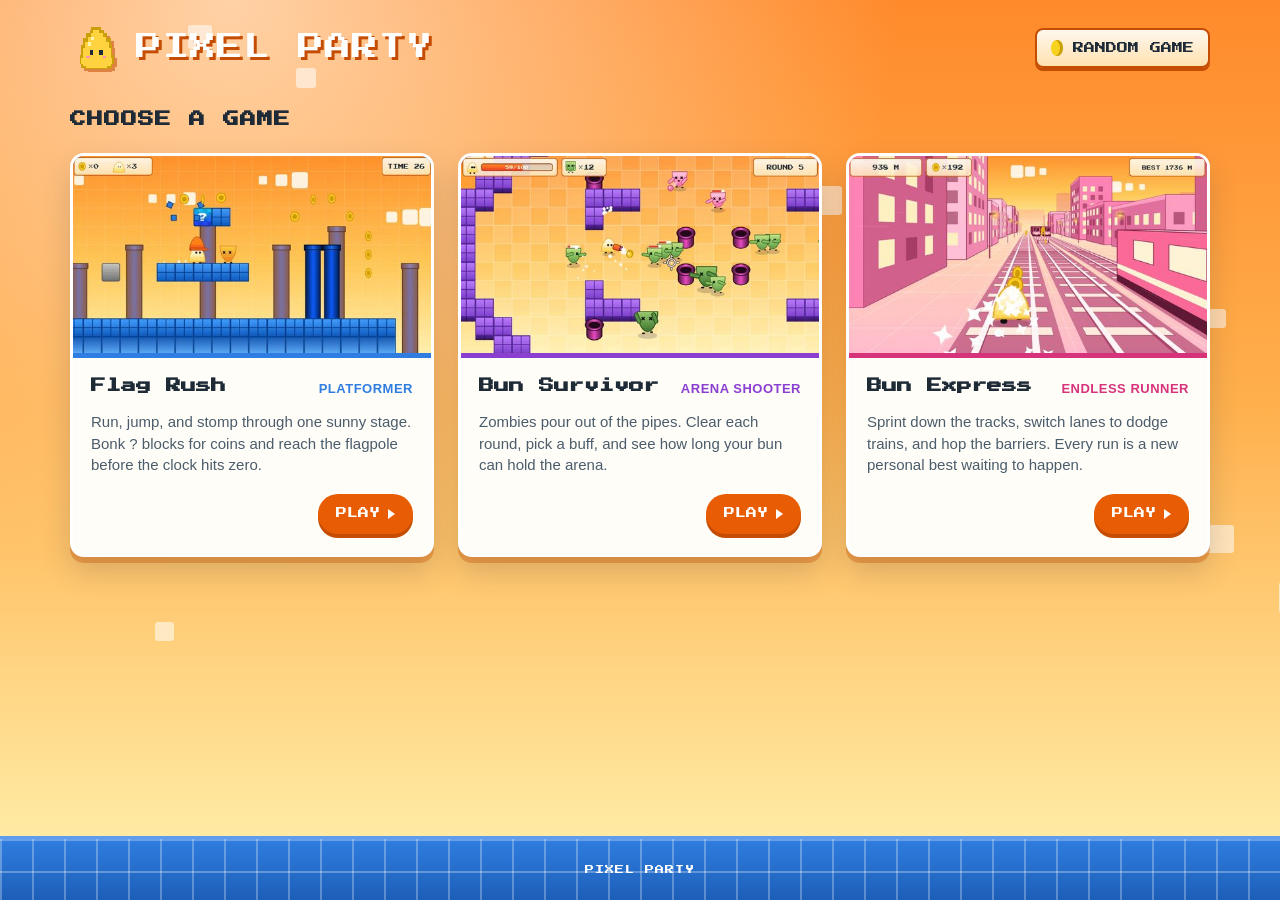
==== index.html @ 3673f817 "Add Pixel Party Games Center reference build Menu page plus one play page per game, wrapping the thr" ====
<!DOCTYPE html>
<html lang="en">
<head>
  <meta charset="UTF-8" />
  <meta name="viewport" content="width=device-width, initial-scale=1.0" />
  <title>Pixel Party</title>
  <meta name="description" content="Quick browser games you can play right now." />
  <link rel="icon" type="image/svg+xml" href="assets/bun.svg" />
  <link rel="preconnect" href="https://fonts.googleapis.com" />
  <link rel="preconnect" href="https://fonts.gstatic.com" crossorigin />
  <link href="https://fonts.googleapis.com/css2?family=Press+Start+2P&display=swap" rel="stylesheet" />
  <link rel="stylesheet" href="assets/site.css" />
</head>
<body class="menu">
  <div class="sky" aria-hidden="true"></div>

  <header class="topbar">
    <a class="logo" href="index.html">
      <img src="assets/bun.svg" alt="" width="52" height="52" />
      PIXEL PARTY
    </a>
    <button class="chip" id="random" type="button">
      <span class="coin" aria-hidden="true"></span>RANDOM GAME
    </button>
  </header>

  <main class="games">
    <h1>CHOOSE A GAME</h1>
    <div class="grid" id="grid"></div>
  </main>

  <footer class="ground">PIXEL PARTY</footer>

  <script src="assets/games.js"></script>
  <script>
    const grid = document.getElementById("grid");
    const lastPlayed = readStore(LAST_PLAYED_KEY);

    grid.innerHTML = PIXEL_PARTY_GAMES.map((game) => {
      const best = bestScoreText(game);
      const ribbon = game.id === lastPlayed
        ? `<span class="chip ribbon">LAST PLAYED</span>`
        : "";
      return `
        <a class="card" href="${game.page}" style="--tint: ${game.tint}">
          <div class="shot">
            <img src="assets/${game.id}.jpg" alt="" loading="lazy" />
            <img class="moving" src="assets/${game.id}.webp" alt="" loading="lazy" />
            ${ribbon}
          </div>
          <div class="card-body">
            <div class="card-head">
              <h2>${game.title}</h2>
              <span class="genre">${game.genre}</span>
            </div>
            <p>${game.blurb}</p>
            <div class="card-foot">
              ${best ? `<span class="chip best"><span class="coin" aria-hidden="true"></span>BEST ${best}</span>` : ""}
              <span class="play">PLAY</span>
            </div>
          </div>
        </a>`;
    }).join("");

    document.getElementById("random").addEventListener("click", () => {
      const pick = PIXEL_PARTY_GAMES[Math.floor(Math.random() * PIXEL_PARTY_GAMES.length)];
      location.href = pick.page;
    });

    // Sky blocks drifting right-to-left, sized like the clouds in the games.
    const sky = document.querySelector(".sky");
    for (let i = 0; i < 14; i++) {
      const block = document.createElement("span");
      const size = 10 + Math.random() * 26;
      const duration = 40 + Math.random() * 50;
      block.style.width = block.style.height = `${size}px`;
      block.style.top = `${Math.random() * 70}%`;
      block.style.left = `${Math.random() * 110}%`;
      block.style.animationDuration = `${duration}s`;
      block.style.animationDelay = `${-Math.random() * duration}s`;
      sky.appendChild(block);
    }
  </script>
</body>
</html>
---- assets/site.css ----
/* Pixel Party — shared styles.
   Borrowed straight from the games: the sunset sky, the cream HUD chips with
   burnt-orange borders, Press Start 2P lettering, and the blue ground tiles. */

:root {
  --sky-top: #ff8a2b;
  --sky-bottom: #fff3b0;
  --ink: #1f2a37;
  --muted: #4b5c6b;
  --cream: #fffdf8;
  --cream-deep: #ffe8ba;
  --accent: #e85d04;
  --accent-dark: #c44d03;
  --coin: #f7d21e;
  --coin-dark: #c9a008;
  --tile: #2f7de0;
  --tile-dark: #1d5fb8;
  --shadow: rgba(31, 42, 55, 0.18);
  --pixel: "Press Start 2P", monospace;
  --round: "Arial Rounded MT Bold", "Avenir Next Rounded", "Century Gothic", "Nunito", sans-serif;
}

* {
  box-sizing: border-box;
}

html {
  background: var(--sky-top);
}

body {
  margin: 0;
  color: var(--ink);
  font-family: var(--round);
  line-height: 1.45;
}

a {
  color: inherit;
}

img {
  display: block;
  max-width: 100%;
}

:focus-visible {
  outline: 3px solid var(--ink);
  outline-offset: 3px;
}

/* ---------- HUD chip: the cream panel every game draws in its corners ---------- */

.chip {
  display: inline-flex;
  align-items: center;
  gap: 10px;
  padding: 10px 14px;
  border: 2px solid var(--accent-dark);
  border-radius: 8px;
  background: linear-gradient(180deg, rgba(255, 253, 248, 0.95), rgba(255, 232, 186, 0.92));
  color: var(--ink);
  font-family: var(--pixel);
  font-size: 11px;
  line-height: 1;
  text-decoration: none;
  white-space: nowrap;
}

a.chip,
button.chip {
  cursor: pointer;
  box-shadow: 0 3px 0 var(--accent-dark);
  transition: transform 80ms ease, box-shadow 80ms ease, filter 120ms ease;
}

a.chip:hover,
button.chip:hover {
  filter: brightness(1.04);
  transform: translateY(-1px);
  box-shadow: 0 4px 0 var(--accent-dark);
}

a.chip:active,
button.chip:active {
  transform: translateY(2px);
  box-shadow: 0 1px 0 var(--accent-dark);
}

button.chip {
  appearance: none;
}

.coin {
  width: 12px;
  height: 16px;
  flex: none;
  border-radius: 50%;
  background: var(--coin);
  box-shadow: inset -3px 0 0 var(--coin-dark);
}

kbd {
  display: inline-block;
  min-width: 1.9em;
  padding: 4px 6px 3px;
  border: 1px solid #b8c5d0;
  border-bottom-width: 3px;
  border-radius: 5px;
  background: #f4f7fa;
  color: var(--ink);
  font-family: var(--pixel);
  font-size: 9px;
  line-height: 1.2;
  text-align: center;
}

kbd + kbd {
  margin-left: 3px;
}

/* ================================ MENU PAGE ================================ */

.menu {
  position: relative;
  min-height: 100vh;
  display: flex;
  flex-direction: column;
  overflow-x: hidden;
  background:
    radial-gradient(ellipse at 18% 0%, rgba(255, 248, 232, 0.65) 0%, transparent 45%),
    linear-gradient(180deg, var(--sky-top) 0%, #ffb04d 45%, var(--sky-bottom) 100%);
}

/* Drifting sky blocks, like the white squares behind every level. */
.sky {
  position: absolute;
  inset: 0;
  pointer-events: none;
  overflow: hidden;
}

.sky span {
  position: absolute;
  background: rgba(255, 255, 255, 0.55);
  border-radius: 3px;
  animation: drift linear infinite;
}

@keyframes drift {
  from { transform: translateX(0); }
  to { transform: translateX(-110vw); }
}

@media (prefers-reduced-motion: reduce) {
  .sky span { animation: none; }
}

.topbar {
  position: relative;
  z-index: 1;
  display: flex;
  align-items: center;
  justify-content: space-between;
  gap: 16px;
  width: min(1180px, 100%);
  margin: 0 auto;
  padding: 22px 20px 0;
}

.logo {
  display: inline-flex;
  align-items: center;
  gap: 14px;
  color: #fff;
  text-decoration: none;
  font-family: var(--pixel);
  font-size: clamp(16px, 3.4vw, 26px);
  letter-spacing: 1px;
  text-shadow: 3px 3px 0 var(--accent-dark), 0 0 0 transparent;
}

.logo img {
  width: clamp(36px, 6vw, 52px);
  height: auto;
  image-rendering: pixelated;
  filter: drop-shadow(3px 3px 0 rgba(196, 77, 3, 0.55));
  animation: hop 2.4s ease-in-out infinite;
}

@keyframes hop {
  0%, 70%, 100% { transform: translateY(0); }
  80% { transform: translateY(-8px); }
  90% { transform: translateY(0) scaleY(0.92); }
}

@media (prefers-reduced-motion: reduce) {
  .logo img { animation: none; }
}

.games {
  position: relative;
  z-index: 1;
  flex: 1;
  width: min(1180px, 100%);
  margin: 0 auto;
  padding: 34px 20px 72px;
}

.games h1 {
  margin: 0 0 22px;
  color: var(--ink);
  font-family: var(--pixel);
  font-size: clamp(13px, 2vw, 16px);
  letter-spacing: 1px;
}

.grid {
  display: grid;
  grid-template-columns: repeat(3, minmax(0, 1fr));
  gap: 24px;
}

@media (max-width: 980px) {
  .grid { grid-template-columns: repeat(2, minmax(0, 1fr)); }
}

@media (max-width: 640px) {
  .grid { grid-template-columns: 1fr; }
}

/* ---------- Game card ---------- */

.card {
  --tint: var(--tile);
  position: relative;
  display: flex;
  flex-direction: column;
  border: 3px solid #fff;
  border-radius: 14px;
  background: var(--cream);
  box-shadow: 0 6px 0 rgba(196, 77, 3, 0.35), 0 14px 30px var(--shadow);
  overflow: hidden;
  text-decoration: none;
  transition: transform 140ms ease, box-shadow 140ms ease;
}

.card:hover,
.card:focus-visible {
  transform: translateY(-4px);
  box-shadow: 0 10px 0 rgba(196, 77, 3, 0.35), 0 20px 36px var(--shadow);
}

.card:focus-visible {
  outline: 3px solid var(--ink);
  outline-offset: 4px;
}

.shot {
  position: relative;
  aspect-ratio: 20 / 11;
  background: var(--tint);
  overflow: hidden;
}

.shot img {
  position: absolute;
  inset: 0;
  width: 100%;
  height: 100%;
  object-fit: cover;
  /* The captures carry a thin white frame; zoom just past it. */
  transform: scale(1.03);
}

.shot .moving {
  opacity: 0;
  transition: opacity 160ms ease;
}

.card:hover .shot .moving,
.card:focus-visible .shot .moving {
  opacity: 1;
}

.shot .ribbon {
  position: absolute;
  top: 10px;
  left: 10px;
  font-size: 9px;
  padding: 7px 9px;
}

.card-body {
  display: flex;
  flex: 1;
  flex-direction: column;
  gap: 12px;
  padding: 18px 18px 20px;
  border-top: 5px solid var(--tint);
}

.card-head {
  display: flex;
  align-items: baseline;
  justify-content: space-between;
  gap: 10px;
}

.card h2 {
  margin: 0;
  font-family: var(--pixel);
  font-size: 15px;
  line-height: 1.35;
  color: var(--ink);
}

.genre {
  flex: none;
  color: var(--tint);
  font-size: 13px;
  font-weight: 700;
  text-transform: uppercase;
  letter-spacing: 0.5px;
}

.card p {
  margin: 0;
  color: var(--muted);
  font-size: 15px;
}

.card-foot {
  display: flex;
  align-items: center;
  justify-content: space-between;
  gap: 10px;
  margin-top: auto;
  padding-top: 6px;
}

.best {
  font-size: 9px;
  padding: 8px 10px;
}

.play {
  display: inline-flex;
  align-items: center;
  gap: 8px;
  margin-left: auto;
  padding: 12px 18px;
  border-radius: 999px;
  background: var(--accent);
  color: #fff;
  font-family: var(--pixel);
  font-size: 11px;
  box-shadow: 0 4px 0 var(--accent-dark);
}

.card:hover .play {
  filter: brightness(1.06);
}

.play::after {
  content: "";
  width: 0;
  height: 0;
  border-top: 5px solid transparent;
  border-bottom: 5px solid transparent;
  border-left: 7px solid #fff;
}

/* ---------- Ground: the blue brick floor from Flag Rush ---------- */

.ground {
  position: relative;
  z-index: 1;
  height: 64px;
  background:
    linear-gradient(90deg, rgba(255, 255, 255, 0.28) 2px, transparent 2px) 0 0 / 32px 32px,
    linear-gradient(180deg, rgba(255, 255, 255, 0.28) 2px, transparent 2px) 0 0 / 32px 32px,
    linear-gradient(180deg, var(--tile) 0%, var(--tile-dark) 100%);
  border-top: 3px solid #5d9cf0;
  color: #fff;
  font-family: var(--pixel);
  font-size: 9px;
  display: grid;
  place-items: center;
  letter-spacing: 1px;
}

/* ================================ PLAY PAGE ================================ */

.play-page {
  height: 100vh;
  height: 100dvh;
  display: flex;
  flex-direction: column;
  overflow: hidden;
}

/* Each play page matches the backdrop its game already draws around itself. */
.play-page[data-game="flag-rush"] {
  background:
    radial-gradient(ellipse at 20% 0%, #fff8e8 0%, transparent 45%),
    linear-gradient(180deg, #eef6fb 0%, #d9ebf5 100%);
}

.play-page[data-game="bun-survivor"] {
  background:
    radial-gradient(ellipse at 20% 0%, #fff8e8 0%, transparent 45%),
    linear-gradient(180deg, #f6effb 0%, #e8d9f5 100%);
}

.play-page[data-game="bun-express"] {
  background:
    radial-gradient(ellipse at 20% 0%, #fff8e8 0%, transparent 45%),
    linear-gradient(180deg, #fff0f6 0%, #fbd9e8 100%);
}

.play-bar {
  display: flex;
  align-items: center;
  gap: 12px;
  padding: 12px 14px 0;
}

.play-bar .title {
  display: inline-flex;
  align-items: center;
  gap: 10px;
  margin: 0;
  font-family: var(--pixel);
  font-size: 13px;
  font-weight: 400;
}

.play-bar .title img {
  width: 26px;
  image-rendering: pixelated;
}

.controls {
  display: flex;
  flex-wrap: wrap;
  align-items: center;
  gap: 6px 16px;
  margin: 0 0 0 auto;
  padding: 0;
  list-style: none;
}

.controls li {
  display: inline-flex;
  align-items: center;
  gap: 3px;
}

.controls .or {
  margin: 0 4px;
  color: var(--muted);
  font-size: 12px;
}

.controls .label {
  margin-left: 6px;
  color: var(--muted);
  font-size: 13px;
  font-weight: 700;
}

.play-bar .next {
  margin-left: 4px;
}

.frame {
  flex: 1;
  min-height: 0;
  width: 100%;
  border: 0;
  display: block;
  background: transparent;
}

@media (max-width: 860px) {
  .controls { display: none; }
  .play-bar .title { margin-right: auto; }
}

@media (max-width: 480px) {
  .play-bar .title span { display: none; }
  .play-bar .next .full { display: none; }
}
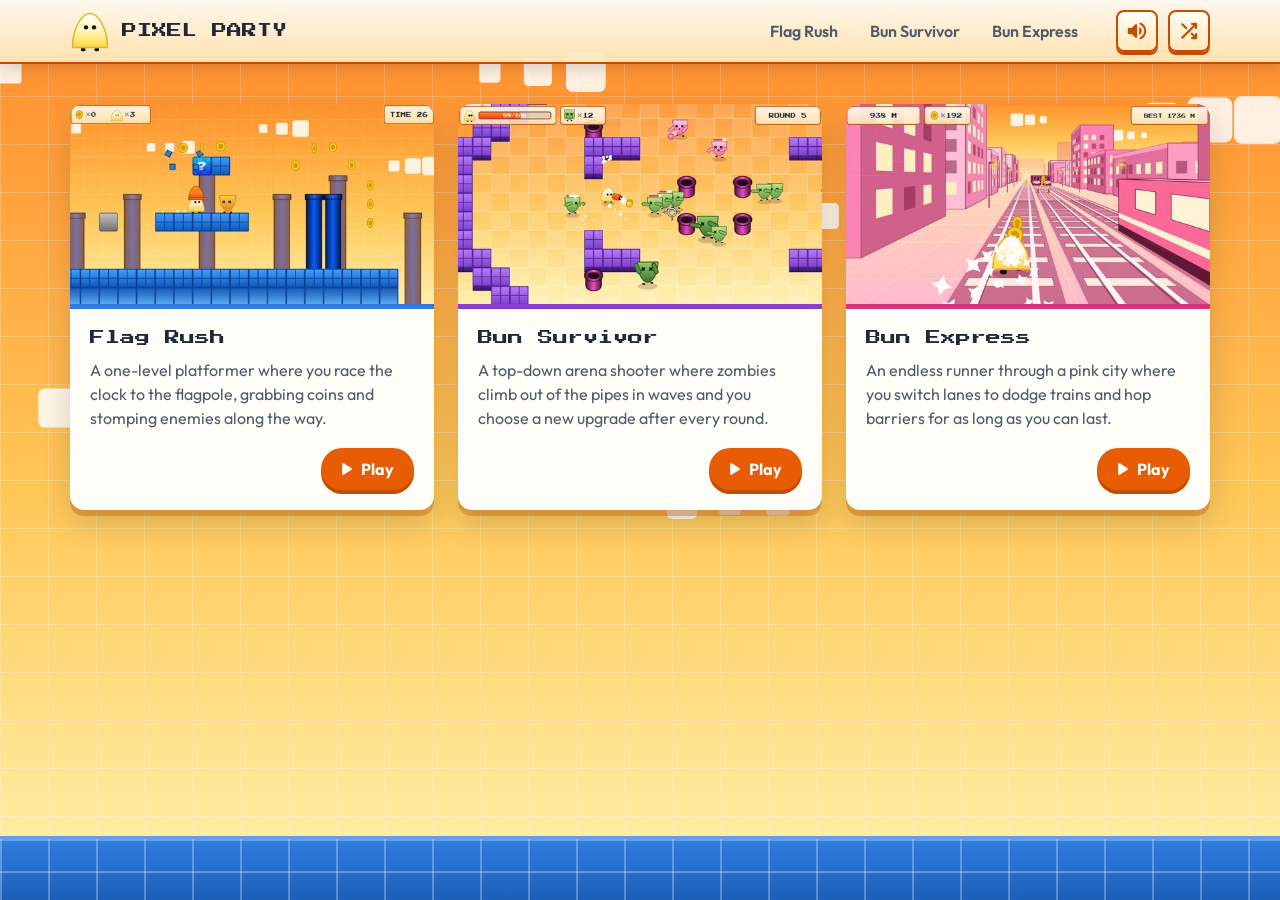
==== commit 18c5f97f: "Restyle Pixel Party, add Flag Rush start screen and mute button - Outfit body text, shared HUD-style" ====
--- a/index.html
+++ b/index.html
@@ -8,78 +8,44 @@
   <link rel="icon" type="image/svg+xml" href="assets/bun.svg" />
   <link rel="preconnect" href="https://fonts.googleapis.com" />
   <link rel="preconnect" href="https://fonts.gstatic.com" crossorigin />
-  <link href="https://fonts.googleapis.com/css2?family=Press+Start+2P&display=swap" rel="stylesheet" />
+  <link href="https://fonts.googleapis.com/css2?family=Outfit:wght@400;500;600;700&family=Press+Start+2P&display=swap" rel="stylesheet" />
+  <link href="https://fonts.googleapis.com/css2?family=Material+Symbols+Rounded:opsz,wght,FILL,GRAD@20..48,400..700,0..1,0&display=block" rel="stylesheet" />
   <link rel="stylesheet" href="assets/site.css" />
 </head>
 <body class="menu">
-  <div class="sky" aria-hidden="true"></div>
-
-  <header class="topbar">
-    <a class="logo" href="index.html">
-      <img src="assets/bun.svg" alt="" width="52" height="52" />
-      PIXEL PARTY
-    </a>
-    <button class="chip" id="random" type="button">
-      <span class="coin" aria-hidden="true"></span>RANDOM GAME
-    </button>
-  </header>
+  <canvas id="sky" aria-hidden="true"></canvas>
+  <header class="site-header" id="site-header"></header>
 
   <main class="games">
-    <h1>CHOOSE A GAME</h1>
+    <h1 class="visually-hidden">Games</h1>
     <div class="grid" id="grid"></div>
   </main>
 
-  <footer class="ground">PIXEL PARTY</footer>
+  <footer class="ground" aria-hidden="true"></footer>
 
   <script src="assets/games.js"></script>
+  <script src="assets/sky.js"></script>
   <script>
-    const grid = document.getElementById("grid");
-    const lastPlayed = readStore(LAST_PLAYED_KEY);
+    renderHeader(null);
 
-    grid.innerHTML = PIXEL_PARTY_GAMES.map((game) => {
+    document.getElementById("grid").innerHTML = PIXEL_PARTY_GAMES.map((game) => {
       const best = bestScoreText(game);
-      const ribbon = game.id === lastPlayed
-        ? `<span class="chip ribbon">LAST PLAYED</span>`
-        : "";
       return `
         <a class="card" href="${game.page}" style="--tint: ${game.tint}">
           <div class="shot">
-            <img src="assets/${game.id}.jpg" alt="" loading="lazy" />
+            <img src="assets/${game.id}.jpg" alt="" />
             <img class="moving" src="assets/${game.id}.webp" alt="" loading="lazy" />
-            ${ribbon}
           </div>
           <div class="card-body">
-            <div class="card-head">
-              <h2>${game.title}</h2>
-              <span class="genre">${game.genre}</span>
-            </div>
+            <h2>${game.title}</h2>
             <p>${game.blurb}</p>
             <div class="card-foot">
-              ${best ? `<span class="chip best"><span class="coin" aria-hidden="true"></span>BEST ${best}</span>` : ""}
-              <span class="play">PLAY</span>
+              ${best ? `<span class="best">${icon("trophy")}${best}</span>` : ""}
+              <span class="play">${icon("play_arrow")}Play</span>
             </div>
           </div>
         </a>`;
     }).join("");
-
-    document.getElementById("random").addEventListener("click", () => {
-      const pick = PIXEL_PARTY_GAMES[Math.floor(Math.random() * PIXEL_PARTY_GAMES.length)];
-      location.href = pick.page;
-    });
-
-    // Sky blocks drifting right-to-left, sized like the clouds in the games.
-    const sky = document.querySelector(".sky");
-    for (let i = 0; i < 14; i++) {
-      const block = document.createElement("span");
-      const size = 10 + Math.random() * 26;
-      const duration = 40 + Math.random() * 50;
-      block.style.width = block.style.height = `${size}px`;
-      block.style.top = `${Math.random() * 70}%`;
-      block.style.left = `${Math.random() * 110}%`;
-      block.style.animationDuration = `${duration}s`;
-      block.style.animationDelay = `${-Math.random() * duration}s`;
-      sky.appendChild(block);
-    }
   </script>
 </body>
 </html>
--- a/assets/site.css
+++ b/assets/site.css
@@ -1,23 +1,20 @@
 /* Pixel Party — shared styles.
-   Borrowed straight from the games: the sunset sky, the cream HUD chips with
-   burnt-orange borders, Press Start 2P lettering, and the blue ground tiles. */
+   Borrowed from the games: the sunset sky, the cream HUD panels with burnt-orange
+   borders, Press Start 2P for names, and the blue ground tiles. Body text is Outfit. */
 
 :root {
-  --sky-top: #ff8a2b;
-  --sky-bottom: #fff3b0;
   --ink: #1f2a37;
   --muted: #4b5c6b;
   --cream: #fffdf8;
-  --cream-deep: #ffe8ba;
   --accent: #e85d04;
   --accent-dark: #c44d03;
   --coin: #f7d21e;
-  --coin-dark: #c9a008;
   --tile: #2f7de0;
   --tile-dark: #1d5fb8;
   --shadow: rgba(31, 42, 55, 0.18);
+  --hud: linear-gradient(180deg, rgba(255, 253, 248, 0.95), rgba(255, 232, 186, 0.92));
   --pixel: "Press Start 2P", monospace;
-  --round: "Arial Rounded MT Bold", "Avenir Next Rounded", "Century Gothic", "Nunito", sans-serif;
+  --body: "Outfit", system-ui, sans-serif;
 }
 
 * {
@@ -25,14 +22,14 @@
 }
 
 html {
-  background: var(--sky-top);
+  background: #ff8a2b;
 }
 
 body {
   margin: 0;
   color: var(--ink);
-  font-family: var(--round);
-  line-height: 1.45;
+  font-family: var(--body);
+  line-height: 1.5;
 }
 
 a {
@@ -49,170 +46,165 @@
   outline-offset: 3px;
 }
 
-/* ---------- HUD chip: the cream panel every game draws in its corners ---------- */
-
-.chip {
+.visually-hidden {
+  position: absolute;
+  width: 1px;
+  height: 1px;
+  margin: -1px;
+  overflow: hidden;
+  clip: rect(0 0 0 0);
+  white-space: nowrap;
+}
+
+.material-symbols-rounded {
+  font-size: 20px;
+  line-height: 1;
+  font-variation-settings: "FILL" 1, "wght" 500, "GRAD" 0, "opsz" 24;
+  user-select: none;
+}
+
+/* ================================ HEADER ================================ */
+/* Styled like the cream HUD panels each game draws in its corners. */
+
+.site-header {
+  position: sticky;
+  top: 0;
+  z-index: 10;
+  display: flex;
+  align-items: center;
+  gap: 24px;
+  padding: 10px max(16px, calc((100% - 1180px) / 2 + 20px));
+  background: var(--hud);
+  border-bottom: 2px solid var(--accent-dark);
+  box-shadow: 0 4px 14px var(--shadow);
+}
+
+.logo {
   display: inline-flex;
   align-items: center;
+  gap: 12px;
+  flex: none;
+  text-decoration: none;
+  font-family: var(--pixel);
+  font-size: 15px;
+  color: var(--ink);
+}
+
+.logo img {
+  width: 40px;
+  height: auto;
+}
+
+.site-nav {
+  display: flex;
+  gap: 4px;
+  margin-left: auto;
+}
+
+.site-nav a {
+  padding: 8px 14px;
+  border-radius: 999px;
+  font-weight: 600;
+  font-size: 16px;
+  text-decoration: none;
+  white-space: nowrap;
+  color: var(--muted);
+  transition: background 120ms ease, color 120ms ease;
+}
+
+.site-nav a:hover {
+  color: var(--ink);
+  background: rgba(232, 93, 4, 0.1);
+}
+
+.site-nav a[aria-current="page"] {
+  color: #fff;
+  background: var(--tint);
+}
+
+.header-actions {
+  display: flex;
   gap: 10px;
-  padding: 10px 14px;
+  flex: none;
+}
+
+.icon-btn {
+  appearance: none;
+  display: grid;
+  place-items: center;
+  flex: none;
+  width: 42px;
+  height: 42px;
+  padding: 0;
   border: 2px solid var(--accent-dark);
   border-radius: 8px;
-  background: linear-gradient(180deg, rgba(255, 253, 248, 0.95), rgba(255, 232, 186, 0.92));
-  color: var(--ink);
-  font-family: var(--pixel);
-  font-size: 11px;
-  line-height: 1;
-  text-decoration: none;
-  white-space: nowrap;
-}
-
-a.chip,
-button.chip {
+  background: var(--hud);
+  color: var(--accent-dark);
   cursor: pointer;
   box-shadow: 0 3px 0 var(--accent-dark);
-  transition: transform 80ms ease, box-shadow 80ms ease, filter 120ms ease;
-}
-
-a.chip:hover,
-button.chip:hover {
-  filter: brightness(1.04);
+  transition: transform 80ms ease, box-shadow 80ms ease;
+}
+
+.icon-btn:hover {
   transform: translateY(-1px);
   box-shadow: 0 4px 0 var(--accent-dark);
 }
 
-a.chip:active,
-button.chip:active {
+.icon-btn:active {
   transform: translateY(2px);
   box-shadow: 0 1px 0 var(--accent-dark);
 }
 
-button.chip {
-  appearance: none;
-}
-
-.coin {
-  width: 12px;
-  height: 16px;
-  flex: none;
-  border-radius: 50%;
-  background: var(--coin);
-  box-shadow: inset -3px 0 0 var(--coin-dark);
-}
-
-kbd {
-  display: inline-block;
-  min-width: 1.9em;
-  padding: 4px 6px 3px;
-  border: 1px solid #b8c5d0;
-  border-bottom-width: 3px;
-  border-radius: 5px;
-  background: #f4f7fa;
-  color: var(--ink);
-  font-family: var(--pixel);
-  font-size: 9px;
-  line-height: 1.2;
-  text-align: center;
-}
-
-kbd + kbd {
-  margin-left: 3px;
+.icon-btn .material-symbols-rounded {
+  font-size: 24px;
+}
+
+@media (max-width: 880px) {
+  .site-header {
+    flex-wrap: wrap;
+    gap: 10px 12px;
+  }
+
+  .site-nav {
+    order: 3;
+    width: 100%;
+    margin: 0;
+    justify-content: space-between;
+  }
+
+  .site-nav a {
+    padding: 6px 10px;
+    font-size: 15px;
+  }
+
+  .header-actions {
+    margin-left: auto;
+  }
 }
 
 /* ================================ MENU PAGE ================================ */
 
 .menu {
-  position: relative;
   min-height: 100vh;
   display: flex;
   flex-direction: column;
   overflow-x: hidden;
-  background:
-    radial-gradient(ellipse at 18% 0%, rgba(255, 248, 232, 0.65) 0%, transparent 45%),
-    linear-gradient(180deg, var(--sky-top) 0%, #ffb04d 45%, var(--sky-bottom) 100%);
-}
-
-/* Drifting sky blocks, like the white squares behind every level. */
-.sky {
-  position: absolute;
+}
+
+/* The game sky, drawn by sky.js, fixed behind everything. */
+#sky {
+  position: fixed;
   inset: 0;
-  pointer-events: none;
-  overflow: hidden;
-}
-
-.sky span {
-  position: absolute;
-  background: rgba(255, 255, 255, 0.55);
-  border-radius: 3px;
-  animation: drift linear infinite;
-}
-
-@keyframes drift {
-  from { transform: translateX(0); }
-  to { transform: translateX(-110vw); }
-}
-
-@media (prefers-reduced-motion: reduce) {
-  .sky span { animation: none; }
-}
-
-.topbar {
-  position: relative;
-  z-index: 1;
-  display: flex;
-  align-items: center;
-  justify-content: space-between;
-  gap: 16px;
-  width: min(1180px, 100%);
-  margin: 0 auto;
-  padding: 22px 20px 0;
-}
-
-.logo {
-  display: inline-flex;
-  align-items: center;
-  gap: 14px;
-  color: #fff;
-  text-decoration: none;
-  font-family: var(--pixel);
-  font-size: clamp(16px, 3.4vw, 26px);
-  letter-spacing: 1px;
-  text-shadow: 3px 3px 0 var(--accent-dark), 0 0 0 transparent;
-}
-
-.logo img {
-  width: clamp(36px, 6vw, 52px);
-  height: auto;
-  image-rendering: pixelated;
-  filter: drop-shadow(3px 3px 0 rgba(196, 77, 3, 0.55));
-  animation: hop 2.4s ease-in-out infinite;
-}
-
-@keyframes hop {
-  0%, 70%, 100% { transform: translateY(0); }
-  80% { transform: translateY(-8px); }
-  90% { transform: translateY(0) scaleY(0.92); }
-}
-
-@media (prefers-reduced-motion: reduce) {
-  .logo img { animation: none; }
+  z-index: -1;
+  width: 100%;
+  height: 100%;
 }
 
 .games {
-  position: relative;
-  z-index: 1;
   flex: 1;
   width: min(1180px, 100%);
   margin: 0 auto;
-  padding: 34px 20px 72px;
-}
-
-.games h1 {
-  margin: 0 0 22px;
-  color: var(--ink);
-  font-family: var(--pixel);
-  font-size: clamp(13px, 2vw, 16px);
-  letter-spacing: 1px;
+  padding: 40px 20px 72px;
 }
 
 .grid {
@@ -226,6 +218,7 @@
 }
 
 @media (max-width: 640px) {
+  .games { padding-top: 24px; }
   .grid { grid-template-columns: 1fr; }
 }
 
@@ -233,10 +226,8 @@
 
 .card {
   --tint: var(--tile);
-  position: relative;
   display: flex;
   flex-direction: column;
-  border: 3px solid #fff;
   border-radius: 14px;
   background: var(--cream);
   box-shadow: 0 6px 0 rgba(196, 77, 3, 0.35), 0 14px 30px var(--shadow);
@@ -283,111 +274,82 @@
   opacity: 1;
 }
 
-.shot .ribbon {
-  position: absolute;
-  top: 10px;
-  left: 10px;
-  font-size: 9px;
-  padding: 7px 9px;
-}
-
 .card-body {
   display: flex;
   flex: 1;
   flex-direction: column;
-  gap: 12px;
-  padding: 18px 18px 20px;
+  gap: 10px;
+  padding: 18px 20px 20px;
   border-top: 5px solid var(--tint);
-}
-
-.card-head {
-  display: flex;
-  align-items: baseline;
-  justify-content: space-between;
-  gap: 10px;
 }
 
 .card h2 {
   margin: 0;
   font-family: var(--pixel);
   font-size: 15px;
-  line-height: 1.35;
-  color: var(--ink);
-}
-
-.genre {
-  flex: none;
-  color: var(--tint);
-  font-size: 13px;
-  font-weight: 700;
-  text-transform: uppercase;
-  letter-spacing: 0.5px;
+  font-weight: 400;
+  line-height: 1.4;
+  color: var(--ink);
 }
 
 .card p {
   margin: 0;
   color: var(--muted);
-  font-size: 15px;
+  font-size: 16px;
 }
 
 .card-foot {
   display: flex;
   align-items: center;
-  justify-content: space-between;
   gap: 10px;
   margin-top: auto;
-  padding-top: 6px;
+  padding-top: 8px;
 }
 
 .best {
-  font-size: 9px;
-  padding: 8px 10px;
+  display: inline-flex;
+  align-items: center;
+  gap: 6px;
+  color: var(--ink);
+  font-weight: 600;
+  font-size: 15px;
+}
+
+.best .material-symbols-rounded {
+  color: #c9a008;
 }
 
 .play {
   display: inline-flex;
   align-items: center;
-  gap: 8px;
+  gap: 4px;
   margin-left: auto;
-  padding: 12px 18px;
+  padding: 9px 20px 9px 14px;
   border-radius: 999px;
   background: var(--accent);
   color: #fff;
-  font-family: var(--pixel);
-  font-size: 11px;
+  font-weight: 700;
+  font-size: 16px;
   box-shadow: 0 4px 0 var(--accent-dark);
+}
+
+.play .material-symbols-rounded {
+  font-size: 22px;
 }
 
 .card:hover .play {
   filter: brightness(1.06);
 }
 
-.play::after {
-  content: "";
-  width: 0;
-  height: 0;
-  border-top: 5px solid transparent;
-  border-bottom: 5px solid transparent;
-  border-left: 7px solid #fff;
-}
-
 /* ---------- Ground: the blue brick floor from Flag Rush ---------- */
 
 .ground {
-  position: relative;
-  z-index: 1;
   height: 64px;
   background:
-    linear-gradient(90deg, rgba(255, 255, 255, 0.28) 2px, transparent 2px) 0 0 / 32px 32px,
-    linear-gradient(180deg, rgba(255, 255, 255, 0.28) 2px, transparent 2px) 0 0 / 32px 32px,
+    linear-gradient(90deg, rgba(255, 255, 255, 0.28) 2px, transparent 2px) 0 0 / 48px 32px,
+    linear-gradient(180deg, rgba(255, 255, 255, 0.28) 2px, transparent 2px) 0 0 / 48px 32px,
     linear-gradient(180deg, var(--tile) 0%, var(--tile-dark) 100%);
   border-top: 3px solid #5d9cf0;
-  color: #fff;
-  font-family: var(--pixel);
-  font-size: 9px;
-  display: grid;
-  place-items: center;
-  letter-spacing: 1px;
 }
 
 /* ================================ PLAY PAGE ================================ */
@@ -417,61 +379,6 @@
   background:
     radial-gradient(ellipse at 20% 0%, #fff8e8 0%, transparent 45%),
     linear-gradient(180deg, #fff0f6 0%, #fbd9e8 100%);
-}
-
-.play-bar {
-  display: flex;
-  align-items: center;
-  gap: 12px;
-  padding: 12px 14px 0;
-}
-
-.play-bar .title {
-  display: inline-flex;
-  align-items: center;
-  gap: 10px;
-  margin: 0;
-  font-family: var(--pixel);
-  font-size: 13px;
-  font-weight: 400;
-}
-
-.play-bar .title img {
-  width: 26px;
-  image-rendering: pixelated;
-}
-
-.controls {
-  display: flex;
-  flex-wrap: wrap;
-  align-items: center;
-  gap: 6px 16px;
-  margin: 0 0 0 auto;
-  padding: 0;
-  list-style: none;
-}
-
-.controls li {
-  display: inline-flex;
-  align-items: center;
-  gap: 3px;
-}
-
-.controls .or {
-  margin: 0 4px;
-  color: var(--muted);
-  font-size: 12px;
-}
-
-.controls .label {
-  margin-left: 6px;
-  color: var(--muted);
-  font-size: 13px;
-  font-weight: 700;
-}
-
-.play-bar .next {
-  margin-left: 4px;
 }
 
 .frame {
@@ -482,13 +389,3 @@
   display: block;
   background: transparent;
 }
-
-@media (max-width: 860px) {
-  .controls { display: none; }
-  .play-bar .title { margin-right: auto; }
-}
-
-@media (max-width: 480px) {
-  .play-bar .title span { display: none; }
-  .play-bar .next .full { display: none; }
-}
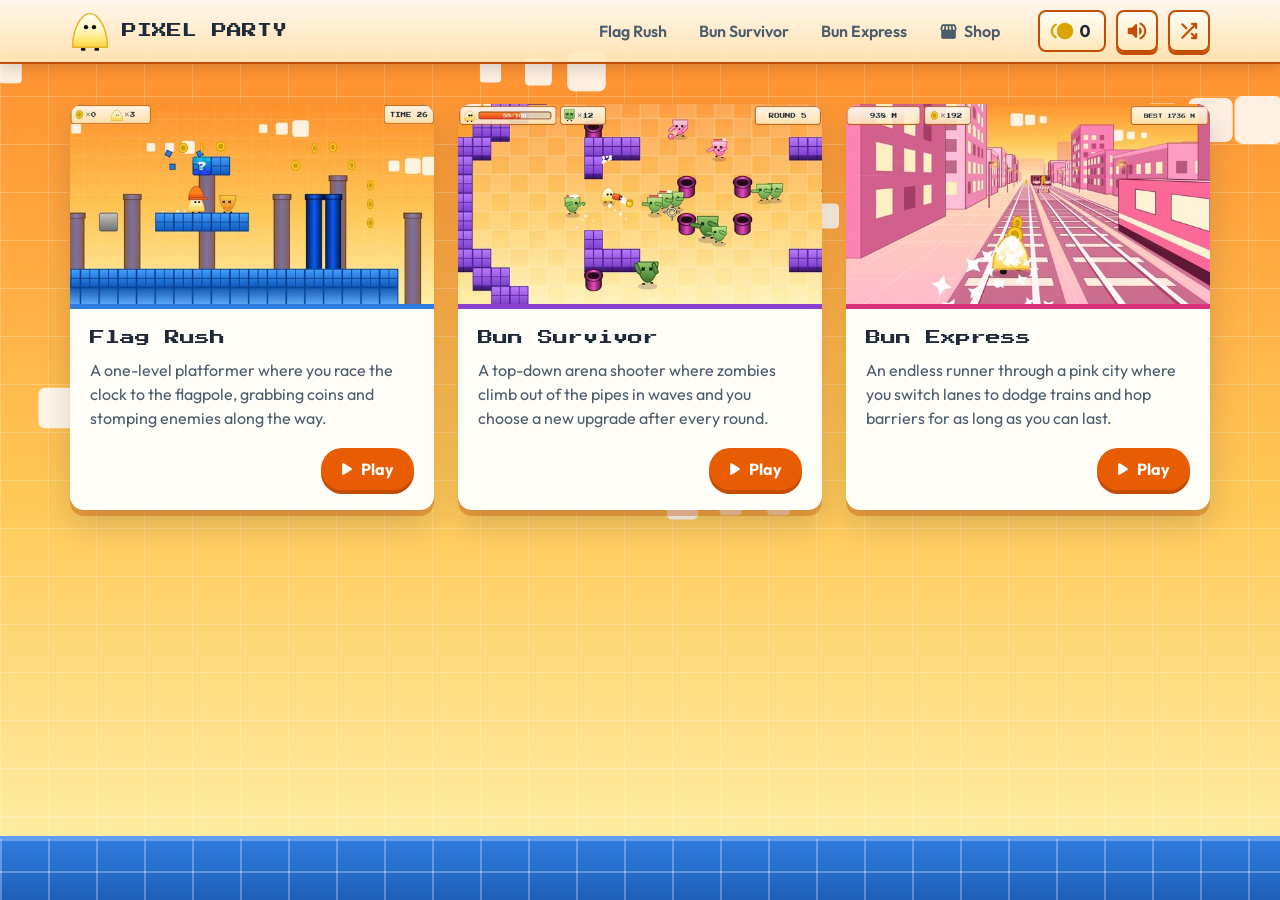
==== commit 979e57bc: "Add tokens, shop, character skins, and site themes (Expand phase) - party.js: shared save data (toke" ====
--- a/index.html
+++ b/index.html
@@ -11,6 +11,7 @@
   <link href="https://fonts.googleapis.com/css2?family=Outfit:wght@400;500;600;700&family=Press+Start+2P&display=swap" rel="stylesheet" />
   <link href="https://fonts.googleapis.com/css2?family=Material+Symbols+Rounded:opsz,wght,FILL,GRAD@20..48,400..700,0..1,0&display=block" rel="stylesheet" />
   <link rel="stylesheet" href="assets/site.css" />
+  <script src="assets/party.js"></script>
 </head>
 <body class="menu">
   <canvas id="sky" aria-hidden="true"></canvas>
--- a/assets/site.css
+++ b/assets/site.css
@@ -13,16 +13,78 @@
   --tile-dark: #1d5fb8;
   --shadow: rgba(31, 42, 55, 0.18);
   --hud: linear-gradient(180deg, rgba(255, 253, 248, 0.95), rgba(255, 232, 186, 0.92));
+  --hud-border: var(--accent-dark);
+  --surface: var(--cream);
+  --page: #ff8a2b;
+  --good: #2a9d8f;
+  --card-drop: 0 6px 0 rgba(196, 77, 3, 0.35), 0 14px 30px var(--shadow);
+  --card-drop-hover: 0 10px 0 rgba(196, 77, 3, 0.35), 0 20px 36px var(--shadow);
+  --r-card: 14px;
+  --r-btn: 8px;
+  --r-pill: 999px;
   --pixel: "Press Start 2P", monospace;
   --body: "Outfit", system-ui, sans-serif;
 }
 
+/* ---------- Shop themes (set on <html data-theme> by party.js) ---------- */
+
+[data-theme="night"] {
+  --ink: #f3eeff;
+  --muted: #c4bbe6;
+  --surface: #24204b;
+  --page: #14123a;
+  --hud: linear-gradient(180deg, #282354, #1b183e);
+  --hud-border: #8b6fe0;
+  --tile: #3b4fb8;
+  --tile-dark: #232f7a;
+  --card-drop: 0 6px 0 rgba(8, 6, 28, 0.55), 0 14px 30px rgba(0, 0, 0, 0.35);
+  --card-drop-hover: 0 10px 0 rgba(8, 6, 28, 0.55), 0 20px 36px rgba(0, 0, 0, 0.4);
+}
+
+[data-theme="retro"] {
+  --body: "Press Start 2P", monospace;
+  --r-card: 0;
+  --r-btn: 0;
+  --r-pill: 0;
+  --card-drop: 6px 6px 0 var(--accent-dark);
+  --card-drop-hover: 9px 9px 0 var(--accent-dark);
+}
+
+/* Retro: CRT scanlines over everything, and pixel text sized down to stay readable. */
+[data-theme="retro"] body:not(.play-page)::after {
+  content: "";
+  position: fixed;
+  inset: 0;
+  z-index: 100;
+  pointer-events: none;
+  background: repeating-linear-gradient(180deg, rgba(31, 42, 55, 0.07) 0 2px, transparent 2px 4px);
+}
+
+[data-theme="retro"] .card p,
+[data-theme="retro"] .best,
+[data-theme="retro"] .wallet {
+  font-size: 11px;
+  line-height: 1.9;
+}
+
+[data-theme="retro"] .site-nav a,
+[data-theme="retro"] .play,
+[data-theme="retro"] .buy,
+[data-theme="retro"] .use,
+[data-theme="retro"] .equipped {
+  font-size: 11px;
+}
+
+[data-theme="retro"] .shot img {
+  image-rendering: pixelated;
+}
+
 * {
   box-sizing: border-box;
 }
 
 html {
-  background: #ff8a2b;
+  background: var(--page);
 }
 
 body {
@@ -75,7 +137,7 @@
   gap: 24px;
   padding: 10px max(16px, calc((100% - 1180px) / 2 + 20px));
   background: var(--hud);
-  border-bottom: 2px solid var(--accent-dark);
+  border-bottom: 2px solid var(--hud-border);
   box-shadow: 0 4px 14px var(--shadow);
 }
 
@@ -90,7 +152,8 @@
   color: var(--ink);
 }
 
-.logo img {
+.logo-bun svg {
+  display: block;
   width: 40px;
   height: auto;
 }
@@ -102,8 +165,11 @@
 }
 
 .site-nav a {
+  display: inline-flex;
+  align-items: center;
+  gap: 6px;
   padding: 8px 14px;
-  border-radius: 999px;
+  border-radius: var(--r-pill);
   font-weight: 600;
   font-size: 16px;
   text-decoration: none;
@@ -120,6 +186,61 @@
 .site-nav a[aria-current="page"] {
   color: #fff;
   background: var(--tint);
+}
+
+.site-nav .shop-link {
+  --tint: var(--accent);
+}
+
+.site-nav .material-symbols-rounded {
+  font-size: 19px;
+}
+
+/* Token wallet: a HUD panel like the coin counters in the games. */
+.wallet {
+  position: relative;
+  display: inline-flex;
+  align-items: center;
+  gap: 6px;
+  height: 42px;
+  padding: 0 14px 0 10px;
+  border: 2px solid var(--hud-border);
+  border-radius: var(--r-btn);
+  background: var(--hud);
+  color: var(--ink);
+  font-weight: 700;
+  font-size: 17px;
+  font-variant-numeric: tabular-nums;
+}
+
+.wallet > .material-symbols-rounded {
+  font-size: 24px;
+  color: #d9a400;
+}
+
+.wallet.bump {
+  animation: bump 320ms ease;
+}
+
+@keyframes bump {
+  40% { transform: scale(1.12); }
+}
+
+.token-pop {
+  position: absolute;
+  top: -6px;
+  right: 6px;
+  color: var(--accent);
+  font-weight: 800;
+  font-size: 16px;
+  pointer-events: none;
+  text-shadow: 0 1px 0 #fff;
+  animation: token-pop 1100ms ease-out forwards;
+}
+
+@keyframes token-pop {
+  from { opacity: 1; transform: translateY(0); }
+  to { opacity: 0; transform: translateY(-26px); }
 }
 
 .header-actions {
@@ -136,8 +257,8 @@
   width: 42px;
   height: 42px;
   padding: 0;
-  border: 2px solid var(--accent-dark);
-  border-radius: 8px;
+  border: 2px solid var(--hud-border);
+  border-radius: var(--r-btn);
   background: var(--hud);
   color: var(--accent-dark);
   cursor: pointer;
@@ -173,7 +294,7 @@
   }
 
   .site-nav a {
-    padding: 6px 10px;
+    padding: 6px 8px;
     font-size: 15px;
   }
 
@@ -228,9 +349,9 @@
   --tint: var(--tile);
   display: flex;
   flex-direction: column;
-  border-radius: 14px;
-  background: var(--cream);
-  box-shadow: 0 6px 0 rgba(196, 77, 3, 0.35), 0 14px 30px var(--shadow);
+  border-radius: var(--r-card);
+  background: var(--surface);
+  box-shadow: var(--card-drop);
   overflow: hidden;
   text-decoration: none;
   transition: transform 140ms ease, box-shadow 140ms ease;
@@ -239,7 +360,7 @@
 .card:hover,
 .card:focus-visible {
   transform: translateY(-4px);
-  box-shadow: 0 10px 0 rgba(196, 77, 3, 0.35), 0 20px 36px var(--shadow);
+  box-shadow: var(--card-drop-hover);
 }
 
 .card:focus-visible {
@@ -325,7 +446,7 @@
   gap: 4px;
   margin-left: auto;
   padding: 9px 20px 9px 14px;
-  border-radius: 999px;
+  border-radius: var(--r-pill);
   background: var(--accent);
   color: #fff;
   font-weight: 700;
@@ -339,6 +460,219 @@
 
 .card:hover .play {
   filter: brightness(1.06);
+}
+
+/* ================================ SHOP ================================ */
+
+.shop section + section {
+  margin-top: 48px;
+}
+
+.item {
+  display: flex;
+  flex-direction: column;
+  border-radius: var(--r-card);
+  background: var(--surface);
+  box-shadow: var(--card-drop);
+  overflow: hidden;
+  transition: transform 140ms ease, box-shadow 140ms ease;
+}
+
+.item:hover {
+  transform: translateY(-3px);
+  box-shadow: var(--card-drop-hover);
+}
+
+.item.is-equipped {
+  outline: 3px solid var(--good);
+  outline-offset: -3px;
+}
+
+.item.just-bought {
+  animation: bought 480ms ease;
+}
+
+@keyframes bought {
+  30% { transform: scale(1.04) rotate(-1deg); }
+  60% { transform: scale(0.98) rotate(0.5deg); }
+}
+
+.item-preview {
+  position: relative;
+  aspect-ratio: 16 / 10;
+  display: grid;
+  place-items: center;
+  overflow: hidden;
+}
+
+/* Skin previews sit on the games' sunset sky with its tile grid. */
+.skin-preview {
+  background:
+    linear-gradient(90deg, rgba(255, 255, 255, 0.22) 1px, transparent 1px) 0 0 / 32px 32px,
+    linear-gradient(180deg, rgba(255, 255, 255, 0.22) 1px, transparent 1px) 0 0 / 32px 32px,
+    linear-gradient(180deg, #ff8a2b 0%, #ffc857 55%, #fff3b0 100%);
+}
+
+.skin-preview svg {
+  width: 30%;
+  height: auto;
+  filter: drop-shadow(0 6px 0 rgba(196, 77, 3, 0.25));
+}
+
+.item:hover .skin-preview svg {
+  animation: hop 700ms ease-in-out infinite;
+}
+
+@keyframes hop {
+  0%, 100% { transform: translateY(0); }
+  45% { transform: translateY(-12px); }
+  70% { transform: translateY(0) scaleY(0.94); }
+}
+
+@media (prefers-reduced-motion: reduce) {
+  .item:hover .skin-preview svg { animation: none; }
+}
+
+/* Theme previews: a tiny version of the site in that theme. */
+.theme-preview {
+  place-items: initial;
+  align-content: start;
+  gap: 14%;
+  background:
+    linear-gradient(90deg, rgba(255, 255, 255, 0.2) 1px, transparent 1px) 0 0 / 24px 24px,
+    linear-gradient(180deg, rgba(255, 255, 255, 0.2) 1px, transparent 1px) 0 0 / 24px 24px,
+    var(--preview-sky);
+}
+
+.tp-header {
+  height: 22px;
+  background: linear-gradient(180deg, #fffdf8, #ffe8ba);
+  border-bottom: 2px solid #c44d03;
+}
+
+.tp-cards {
+  display: grid;
+  grid-template-columns: repeat(3, 1fr);
+  gap: 8%;
+  padding: 0 10%;
+}
+
+.tp-cards i {
+  aspect-ratio: 3 / 4;
+  border-radius: 6px;
+  background: #fffdf8;
+  box-shadow: 0 4px 0 rgba(196, 77, 3, 0.35);
+}
+
+.theme-preview[data-preview="night"] .tp-header {
+  background: linear-gradient(180deg, #28234f, #1b183e);
+  border-color: #8b6fe0;
+}
+
+.theme-preview[data-preview="night"] .tp-cards i {
+  background: #24204b;
+  box-shadow: 0 4px 0 rgba(8, 6, 28, 0.55);
+}
+
+.theme-preview[data-preview="night"]::before {
+  content: "";
+  position: absolute;
+  inset: 0;
+  background:
+    radial-gradient(circle, #fff6c2 1.5px, transparent 2px) 12px 30px / 70px 46px,
+    radial-gradient(circle, #fff6c2 1px, transparent 1.5px) 44px 52px / 90px 38px;
+  opacity: 0.8;
+}
+
+.theme-preview[data-preview="retro"] .tp-cards i {
+  border-radius: 0;
+  box-shadow: 4px 4px 0 #c44d03;
+}
+
+.theme-preview[data-preview="retro"]::after {
+  content: "";
+  position: absolute;
+  inset: 0;
+  background: repeating-linear-gradient(180deg, rgba(31, 42, 55, 0.12) 0 2px, transparent 2px 4px);
+}
+
+.item-body {
+  display: flex;
+  align-items: center;
+  justify-content: space-between;
+  gap: 12px;
+  padding: 16px 18px;
+}
+
+.item h3 {
+  margin: 0;
+  font-family: var(--pixel);
+  font-size: 13px;
+  font-weight: 400;
+  line-height: 1.4;
+  color: var(--ink);
+}
+
+.buy,
+.use {
+  appearance: none;
+  display: inline-flex;
+  align-items: center;
+  gap: 4px;
+  flex: none;
+  border-radius: var(--r-pill);
+  font-family: var(--body);
+  font-weight: 700;
+  font-size: 16px;
+  cursor: pointer;
+  transition: transform 80ms ease, box-shadow 80ms ease, filter 120ms ease;
+}
+
+.buy {
+  padding: 8px 16px 8px 12px;
+  border: 0;
+  background: var(--accent);
+  color: #fff;
+  box-shadow: 0 4px 0 var(--accent-dark);
+}
+
+.buy .material-symbols-rounded {
+  font-size: 20px;
+}
+
+.buy:hover:not(:disabled) {
+  filter: brightness(1.06);
+}
+
+.buy:active:not(:disabled),
+.use:active {
+  transform: translateY(3px);
+  box-shadow: 0 1px 0 var(--accent-dark);
+}
+
+.buy:disabled {
+  background: #c9d0d8;
+  color: #6b7785;
+  box-shadow: 0 4px 0 #a9b2bc;
+  cursor: not-allowed;
+}
+
+.use {
+  padding: 8px 18px;
+  border: 2px solid var(--hud-border);
+  background: var(--hud);
+  color: var(--accent-dark);
+  box-shadow: 0 3px 0 var(--hud-border);
+}
+
+.equipped {
+  display: inline-flex;
+  align-items: center;
+  gap: 5px;
+  flex: none;
+  color: var(--good);
+  font-weight: 700;
+  font-size: 16px;
 }
 
 /* ---------- Ground: the blue brick floor from Flag Rush ---------- */
@@ -389,3 +723,12 @@
   display: block;
   background: transparent;
 }
+
+/* Small phones: keep logo, wallet, and buttons on one row above the nav. */
+@media (max-width: 480px) {
+  .logo { gap: 8px; font-size: 11px; }
+  .logo-bun svg { width: 30px; }
+  .header-actions { gap: 6px; }
+  .icon-btn { width: 38px; height: 38px; }
+  .wallet { height: 38px; padding: 0 10px 0 7px; font-size: 15px; }
+}
